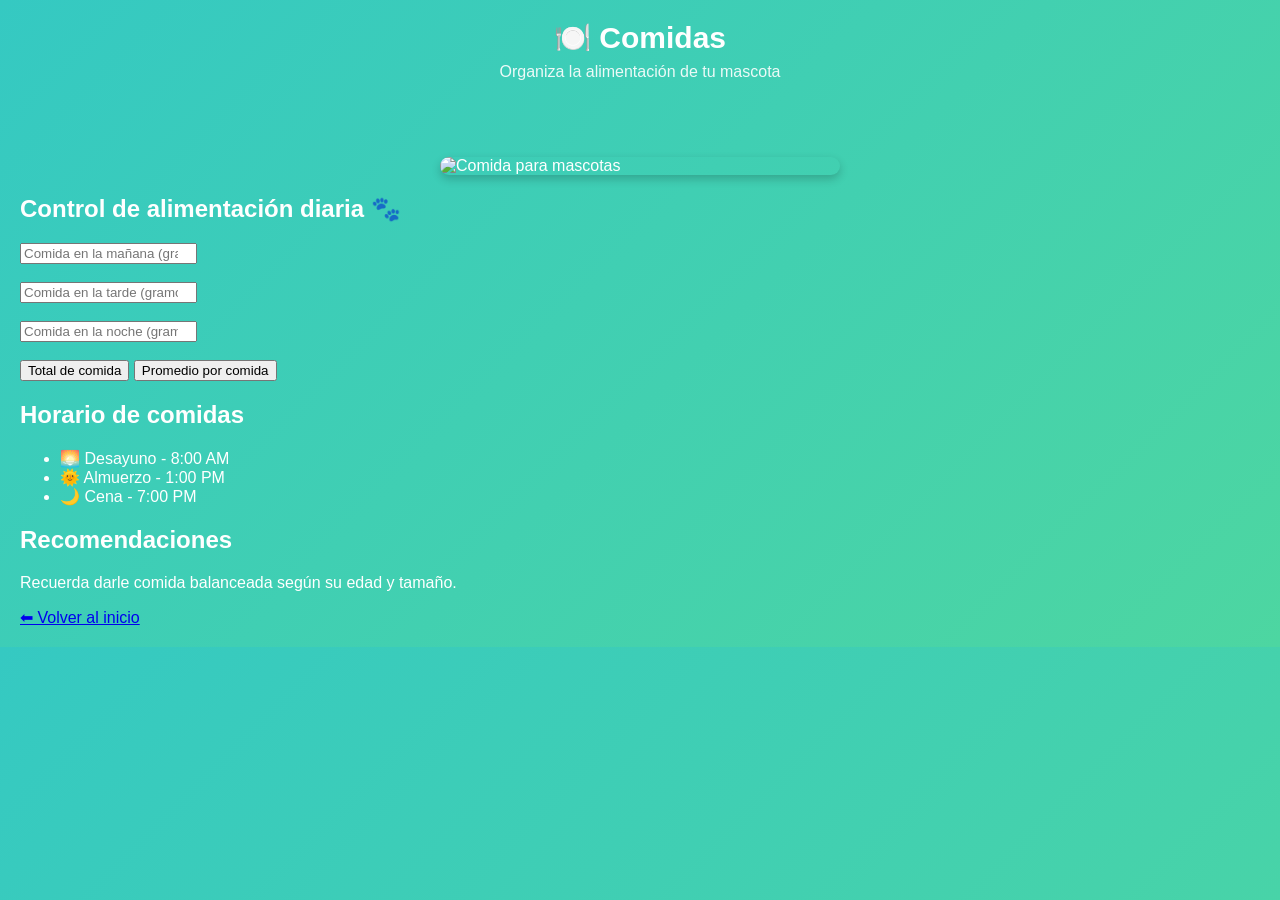
==== comidas.html @ dacafd1f "Add files via upload Prototipo inicial" ====
<!DOCTYPE html>
<html lang="es">
<head>
<meta charset="UTF-8">
<title>Comidas</title>
<link rel="stylesheet" href="styles.css">
</head>

<body>

<header>
<h1>🍽️ Comidas</h1>
<p>Organiza la alimentación de tu mascota</p>
</header>

<main class="container">

<img src="imagenes/comidas.png" alt="Comida para mascotas" class="imagen-seccion" onclick="agrandarImagen(this)">

<h2>Control de alimentación diaria 🐾</h2>

<input type="number" id="num1" placeholder="Comida en la mañana (gramos)"><br><br>
<input type="number" id="num2" placeholder="Comida en la tarde (gramos)"><br><br>
<input type="number" id="num3" placeholder="Comida en la noche (gramos)"><br><br>

<button onclick="sumarDatos()">Total de comida</button>
<button onclick="promedioDatos()">Promedio por comida</button>

<p id="resultado"></p>

<h2>Horario de comidas</h2>

<ul>
<li>🌅 Desayuno - 8:00 AM</li>
<li>🌞 Almuerzo - 1:00 PM</li>
<li>🌙 Cena - 7:00 PM</li>
</ul>

<h2>Recomendaciones</h2>

<p>Recuerda darle comida balanceada según su edad y tamaño.</p>

<a href="index.html">⬅ Volver al inicio</a>

</main>

 <script src="script.js"></script>
</body>
</html>
---- styles.css ----
/* Estilos generales */
body {
    margin: 0;
    font-family: Arial, Helvetica, sans-serif;
    background: linear-gradient(135deg, #35c9c2, #4dd6a1);
    color: #ffffff;
}

/* Encabezado */
header {
    text-align: center;
    padding: 20px;
}

header h1 {
    margin: 0;
    font-size: 30px;
}

header p {
    margin-top: 8px;
    opacity: 0.9;
}

/* Contenedor principal */
.container {
    padding: 20px;
}


/* imagenes paginas */

.imagen-seccion:hover{
    cursor: pointer;
    transform: scale(1.05);
    transition: transform 0.2s;
}

.imagen-seccion{
    width: 100%;
    max-width: 400px;
    display: block;
    margin: 20px auto;
    border-radius: 12px;
}

.imagen-seccion{
    width:100%;
    max-width:400px;
    display:block;
    margin:20px auto;
    border-radius:15px;
    box-shadow:0 4px 10px rgba(0,0,0,0.2);
}

.imagen-pequena:hover{
    cursor: pointer;
    transform: scale(1.05);
    transition: transform 0.2s;
}

.imagen-pequena{
width:250px;
display:block;
margin:20px auto;
border-radius:10px;
}

.imagen-pequena{
    width:100%;
    max-width:270px;
    display:block;
    margin:20px auto;
    border-radius:15px;
    box-shadow:0 4px 10px rgba(0,0,0,0.2);
}

.imagen-media:hover{
    cursor: pointer;
    transform: scale(1.05);
    transition: transform 0.2s;
}

.imagen-media{
width:220px;
display:block;
margin:30px auto;
border-radius:15px;
}

.imagen-media{
    width:100%;
    max-width:220px;
    display:block;
    margin:20px auto;
    border-radius:15px;
    box-shadow:0 4px 10px rgba(0,0,0,0.2);
}

/* Tabla historial */

.tabla-historial{
width:100%;
border-collapse:collapse;
margin-top:20px;
}

.tabla-historial th,
.tabla-historial td{
border:1px solid #ddd;
padding:10px;
text-align:center;
}

.tabla-historial th{
background-color:#168BCC;
color:white;
}

.tabla-historial tr:nth-child(even){
background-color:#56998E;
}



/* Tarjetas */

.card{
    text-decoration: none;
    color: inherit;
}

.cards {
    display: grid;
    grid-template-columns: repeat(auto-fit, minmax(150px, 1fr));
    gap: 15px;
}

.card {
    background: rgba(255, 255, 255, 0.15);
    border-radius: 16px;
    padding: 20px;
    text-align: center;
    cursor: pointer;
    transition: transform 0.2s, background 0.2s;
}

.card:hover {
    transform: translateY(-4px);
    background: rgba(255, 255, 255, 0.25);
}

.card span {
    font-size: 36px;
    display: block;
    margin-bottom: 10px;
}

.card h3 {
    margin: 0;
    font-size: 16px;
}

/* Pie de página */
footer {
    text-align: center;
    padding: 15px;
    font-size: 16px;
    opacity: 0.8;
}

/* Menú inferior */
.bottom-menu {
    position: fixed;
    bottom: 0;
    width: 100%;
    background: rgba(0, 0, 0, 0.15);
    display: flex;
    justify-content: space-around;
    padding: 10px 0;
}

.bottom-menu button {
    background: none;
    border: none;
    color: white;
    font-size: 14px;
    cursor: pointer;
}

.bottom-menu button:hover {
    text-decoration: underline;
}
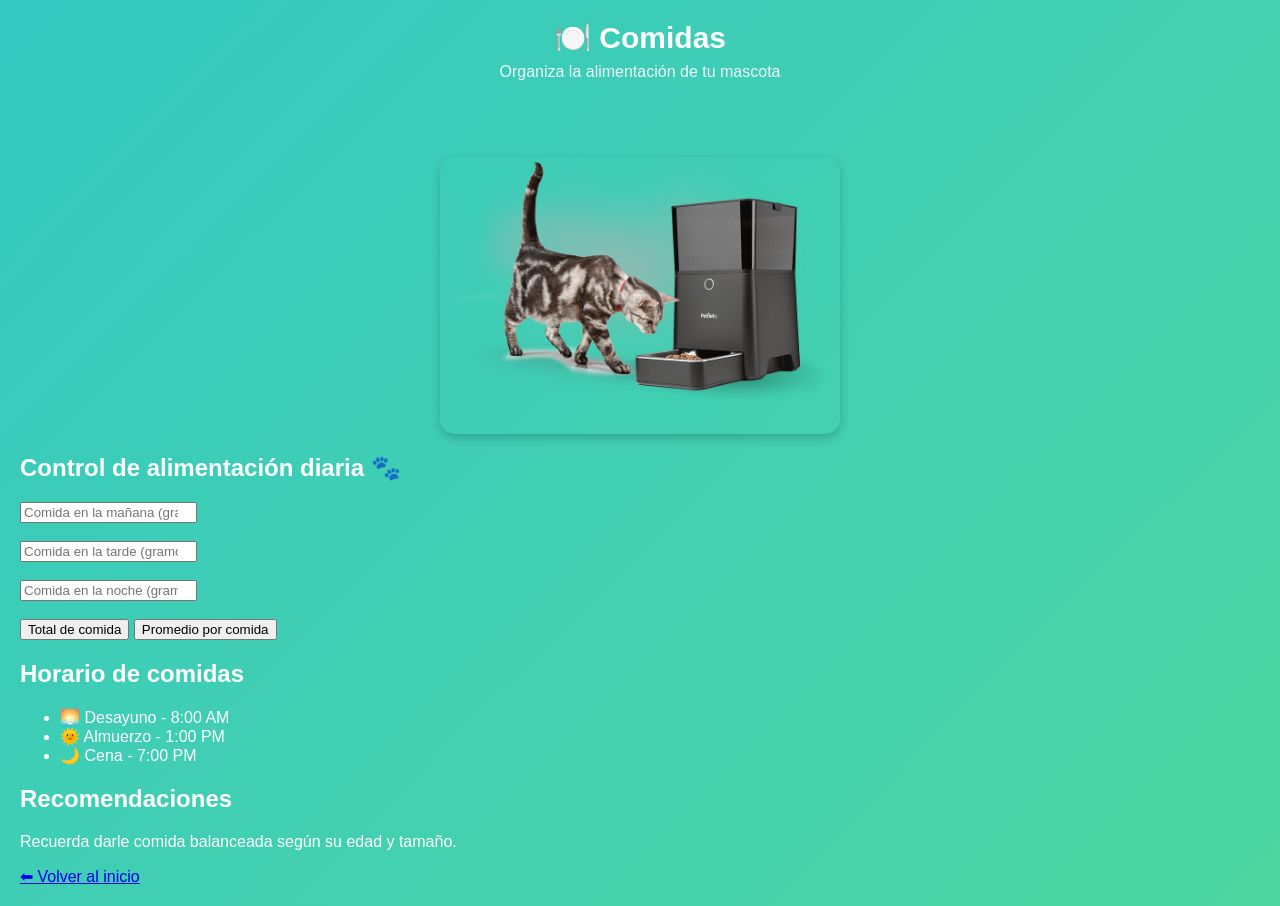
==== commit 215c3883: "Add files via upload" ====
--- a/comidas.html
+++ b/comidas.html
@@ -15,7 +15,7 @@
 
 <main class="container">
 
-<img src="imagenes/comidas.png" alt="Comida para mascotas" class="imagen-seccion" onclick="agrandarImagen(this)">
+<img src="comidas.png" alt="Comida para mascotas" class="imagen-seccion" onclick="agrandarImagen(this)">
 
 <h2>Control de alimentación diaria 🐾</h2>
 
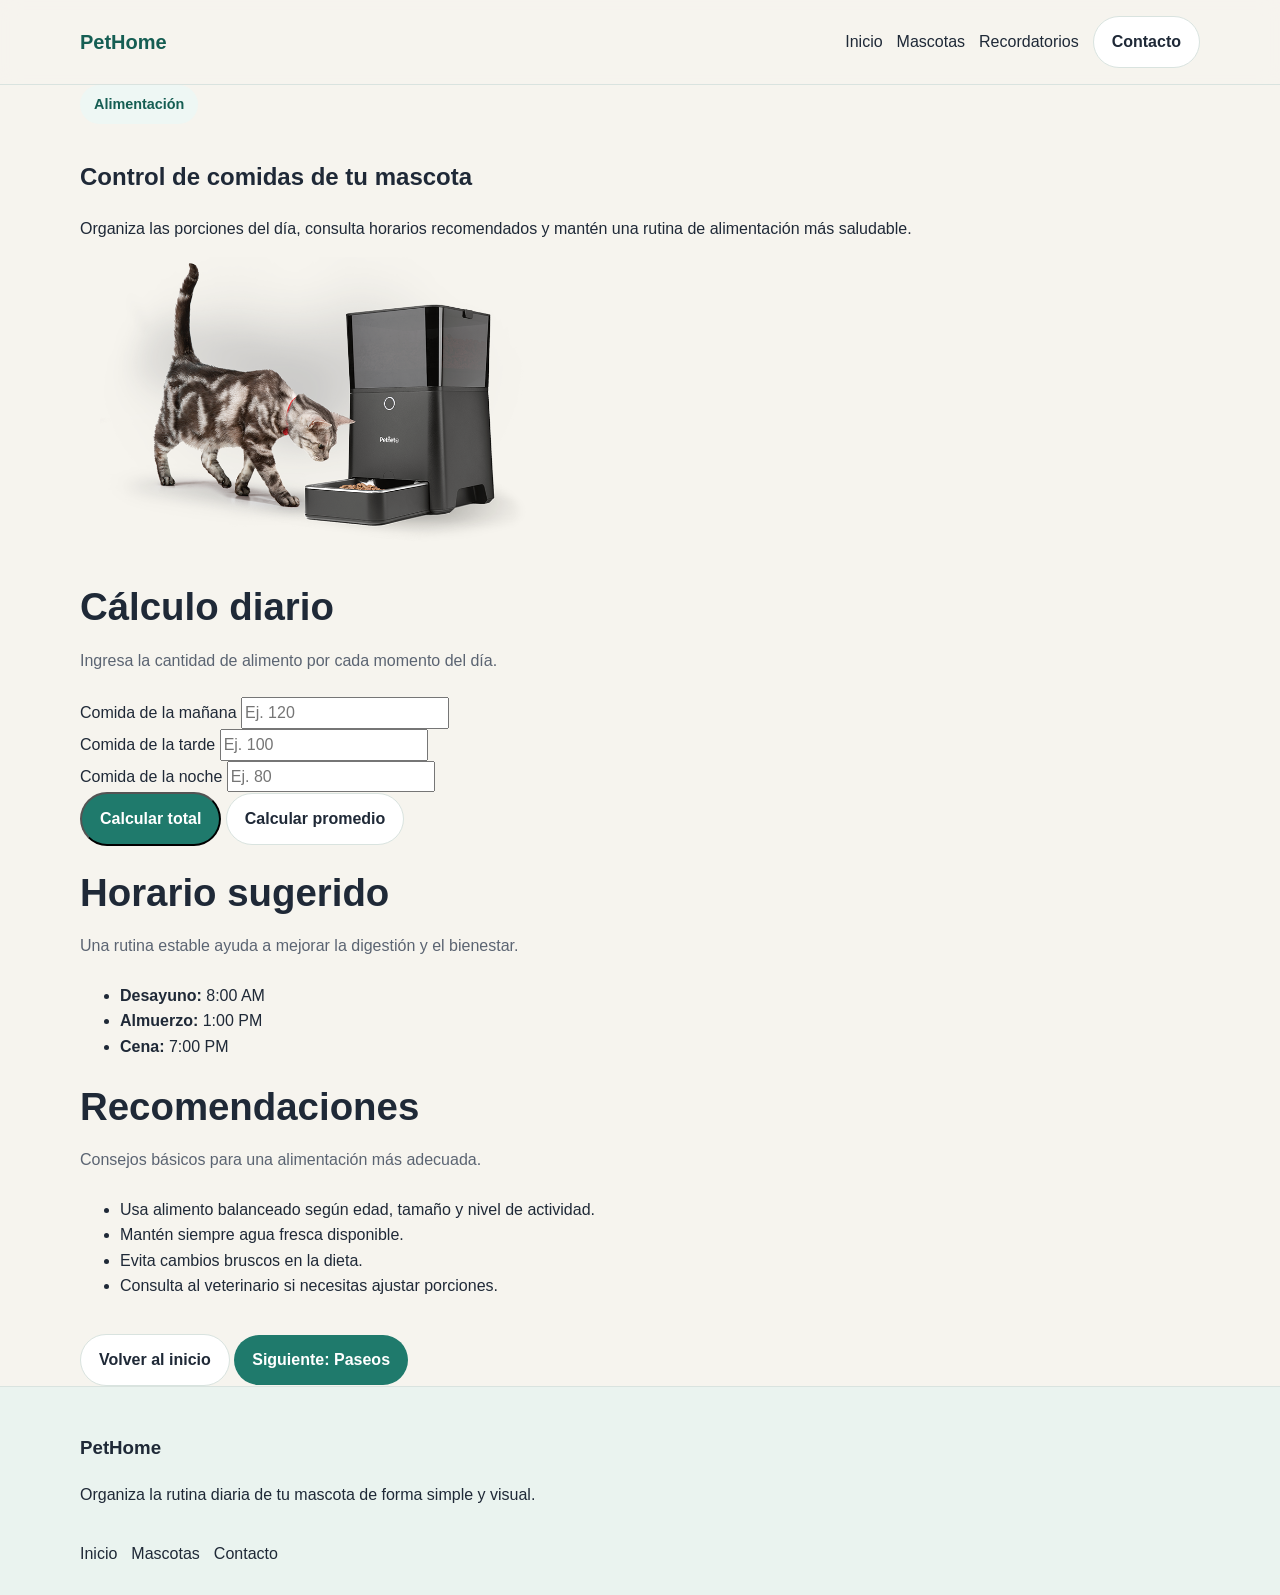
==== commit f9577776: "Add files via upload" ====
--- a/comidas.html
+++ b/comidas.html
@@ -1,49 +1,129 @@
 <!DOCTYPE html>
 <html lang="es">
 <head>
-<meta charset="UTF-8">
-<title>Comidas</title>
-<link rel="stylesheet" href="styles.css">
+  <meta charset="UTF-8">
+  <meta name="viewport" content="width=device-width, initial-scale=1.0">
+  <title>Comidas | PetHome</title>
+  <link rel="stylesheet" href="styles.css">
 </head>
-
 <body>
 
-<header>
-<h1>🍽️ Comidas</h1>
-<p>Organiza la alimentación de tu mascota</p>
-</header>
+  <header class="site-header">
+    <div class="container header-content">
+      <a href="index.html" class="logo">PetHome</a>
 
-<main class="container">
+      <nav class="main-nav">
+        <a href="index.html">Inicio</a>
+        <a href="mascotas.html">Mascotas</a>
+        <a href="recordatorios.html">Recordatorios</a>
+        <a href="contacto.html" class="btn btn-outline">Contacto</a>
+      </nav>
+    </div>
+  </header>
 
-<img src="comidas.png" alt="Comida para mascotas" class="imagen-seccion" onclick="agrandarImagen(this)">
+  <main class="page-section">
+    <div class="container">
 
-<h2>Control de alimentación diaria 🐾</h2>
+      <section class="page-hero">
+        <div class="page-hero-content">
+          <div class="page-hero-text">
+            <span class="tag">Alimentación</span>
+            <h1>Control de comidas de tu mascota</h1>
+            <p>
+              Organiza las porciones del día, consulta horarios recomendados
+              y mantén una rutina de alimentación más saludable.
+            </p>
+          </div>
 
-<input type="number" id="num1" placeholder="Comida en la mañana (gramos)"><br><br>
-<input type="number" id="num2" placeholder="Comida en la tarde (gramos)"><br><br>
-<input type="number" id="num3" placeholder="Comida en la noche (gramos)"><br><br>
+          <div class="page-hero-media">
+            <img src="comidas.png" alt="Alimentación para mascotas" class="hero-image imagen-grande">
+          </div>
+        </div>
+      </section>
 
-<button onclick="sumarDatos()">Total de comida</button>
-<button onclick="promedioDatos()">Promedio por comida</button>
+      <section class="content-grid">
+        <article class="content-card">
+          <div class="section-heading">
+            <h2>Cálculo diario</h2>
+            <p>Ingresa la cantidad de alimento por cada momento del día.</p>
+          </div>
 
-<p id="resultado"></p>
+          <div class="form-grid">
+            <div class="form-group">
+              <label for="num1">Comida de la mañana</label>
+              <input type="number" id="num1" placeholder="Ej. 120">
+            </div>
 
-<h2>Horario de comidas</h2>
+            <div class="form-group">
+              <label for="num2">Comida de la tarde</label>
+              <input type="number" id="num2" placeholder="Ej. 100">
+            </div>
 
-<ul>
-<li>🌅 Desayuno - 8:00 AM</li>
-<li>🌞 Almuerzo - 1:00 PM</li>
-<li>🌙 Cena - 7:00 PM</li>
-</ul>
+            <div class="form-group">
+              <label for="num3">Comida de la noche</label>
+              <input type="number" id="num3" placeholder="Ej. 80">
+            </div>
+          </div>
 
-<h2>Recomendaciones</h2>
+          <div class="actions-row">
+            <button class="btn btn-primary" onclick="sumarDatos()">Calcular total</button>
+            <button class="btn btn-secondary" onclick="promedioDatos()">Calcular promedio</button>
+          </div>
 
-<p>Recuerda darle comida balanceada según su edad y tamaño.</p>
+          <p id="resultado" class="result-box"></p>
+        </article>
 
-<a href="index.html">⬅ Volver al inicio</a>
+        <aside class="content-card">
+          <div class="section-heading">
+            <h2>Horario sugerido</h2>
+            <p>Una rutina estable ayuda a mejorar la digestión y el bienestar.</p>
+          </div>
 
-</main>
+          <ul class="info-list">
+            <li><strong>Desayuno:</strong> 8:00 AM</li>
+            <li><strong>Almuerzo:</strong> 1:00 PM</li>
+            <li><strong>Cena:</strong> 7:00 PM</li>
+          </ul>
+        </aside>
+      </section>
 
- <script src="script.js"></script>
+      <section class="content-card tips-section">
+        <div class="section-heading">
+          <h2>Recomendaciones</h2>
+          <p>Consejos básicos para una alimentación más adecuada.</p>
+        </div>
+
+        <ul class="tips-list">
+          <li>Usa alimento balanceado según edad, tamaño y nivel de actividad.</li>
+          <li>Mantén siempre agua fresca disponible.</li>
+          <li>Evita cambios bruscos en la dieta.</li>
+          <li>Consulta al veterinario si necesitas ajustar porciones.</li>
+        </ul>
+      </section>
+
+      <section class="page-navigation">
+        <a href="index.html" class="btn btn-secondary">Volver al inicio</a>
+        <a href="paseos.html" class="btn btn-primary">Siguiente: Paseos</a>
+      </section>
+
+    </div>
+  </main>
+
+  <footer class="site-footer">
+    <div class="container footer-content">
+      <div>
+        <h3>PetHome</h3>
+        <p>Organiza la rutina diaria de tu mascota de forma simple y visual.</p>
+      </div>
+
+      <div class="footer-links">
+        <a href="index.html">Inicio</a>
+        <a href="mascotas.html">Mascotas</a>
+        <a href="contacto.html">Contacto</a>
+      </div>
+    </div>
+  </footer>
+
+  <script src="script.js"></script>
 </body>
 </html>
--- a/styles.css
+++ b/styles.css
@@ -1,193 +1,373 @@
-/* Estilos generales */
+/* 1. Variables globales */
+:root {
+  --bg: #f6f4ee;
+  --surface: #ffffff;
+  --surface-soft: #eef7f4;
+  --primary: #1f7a6c;
+  --primary-dark: #155e53;
+  --accent: #f2b872;
+  --text: #1f2937;
+  --text-soft: #5b6472;
+  --border: #d9e3df;
+  --shadow: 0 10px 30px rgba(31, 41, 55, 0.08);
+
+  --radius-sm: 12px;
+  --radius-md: 18px;
+  --radius-lg: 28px;
+
+  --container: 1120px;
+}
+
+/* 2. Reset básico */
+* {
+  box-sizing: border-box;
+}
+
+html {
+  scroll-behavior: smooth;
+}
+
 body {
-    margin: 0;
-    font-family: Arial, Helvetica, sans-serif;
-    background: linear-gradient(135deg, #35c9c2, #4dd6a1);
-    color: #ffffff;
-}
-
-/* Encabezado */
-header {
-    text-align: center;
-    padding: 20px;
-}
-
-header h1 {
-    margin: 0;
-    font-size: 30px;
-}
-
-header p {
-    margin-top: 8px;
-    opacity: 0.9;
-}
-
-/* Contenedor principal */
+  margin: 0;
+  font-family: "Segoe UI", Arial, sans-serif;
+  background: var(--bg);
+  color: var(--text);
+  line-height: 1.6;
+}
+
+/* 3. Elementos globales */
+img {
+  max-width: 100%;
+  display: block;
+}
+
+a {
+  text-decoration: none;
+  color: inherit;
+}
+
+button,
+input,
+textarea {
+  font: inherit;
+}
+
+/* 4. Contenedor */
 .container {
-    padding: 20px;
-}
-
-
-/* imagenes paginas */
-
-.imagen-seccion:hover{
-    cursor: pointer;
-    transform: scale(1.05);
-    transition: transform 0.2s;
-}
-
-.imagen-seccion{
-    width: 100%;
-    max-width: 400px;
-    display: block;
-    margin: 20px auto;
-    border-radius: 12px;
-}
-
-.imagen-seccion{
-    width:100%;
-    max-width:400px;
-    display:block;
-    margin:20px auto;
-    border-radius:15px;
-    box-shadow:0 4px 10px rgba(0,0,0,0.2);
-}
-
-.imagen-pequena:hover{
-    cursor: pointer;
-    transform: scale(1.05);
-    transition: transform 0.2s;
-}
-
-.imagen-pequena{
-width:250px;
-display:block;
-margin:20px auto;
-border-radius:10px;
-}
-
-.imagen-pequena{
-    width:100%;
-    max-width:270px;
-    display:block;
-    margin:20px auto;
-    border-radius:15px;
-    box-shadow:0 4px 10px rgba(0,0,0,0.2);
-}
-
-.imagen-media:hover{
-    cursor: pointer;
-    transform: scale(1.05);
-    transition: transform 0.2s;
-}
-
-.imagen-media{
-width:220px;
-display:block;
-margin:30px auto;
-border-radius:15px;
-}
-
-.imagen-media{
-    width:100%;
-    max-width:220px;
-    display:block;
-    margin:20px auto;
-    border-radius:15px;
-    box-shadow:0 4px 10px rgba(0,0,0,0.2);
-}
-
-/* Tabla historial */
-
-.tabla-historial{
-width:100%;
-border-collapse:collapse;
-margin-top:20px;
-}
-
-.tabla-historial th,
-.tabla-historial td{
-border:1px solid #ddd;
-padding:10px;
-text-align:center;
-}
-
-.tabla-historial th{
-background-color:#168BCC;
-color:white;
-}
-
-.tabla-historial tr:nth-child(even){
-background-color:#56998E;
-}
-
-
-
-/* Tarjetas */
-
-.card{
-    text-decoration: none;
-    color: inherit;
-}
-
-.cards {
-    display: grid;
-    grid-template-columns: repeat(auto-fit, minmax(150px, 1fr));
-    gap: 15px;
-}
-
-.card {
-    background: rgba(255, 255, 255, 0.15);
-    border-radius: 16px;
-    padding: 20px;
-    text-align: center;
-    cursor: pointer;
-    transition: transform 0.2s, background 0.2s;
-}
-
-.card:hover {
-    transform: translateY(-4px);
-    background: rgba(255, 255, 255, 0.25);
-}
-
-.card span {
-    font-size: 36px;
-    display: block;
-    margin-bottom: 10px;
-}
-
-.card h3 {
-    margin: 0;
-    font-size: 16px;
-}
-
-/* Pie de página */
-footer {
-    text-align: center;
-    padding: 15px;
-    font-size: 16px;
-    opacity: 0.8;
-}
-
-/* Menú inferior */
-.bottom-menu {
-    position: fixed;
-    bottom: 0;
-    width: 100%;
-    background: rgba(0, 0, 0, 0.15);
-    display: flex;
-    justify-content: space-around;
-    padding: 10px 0;
-}
-
-.bottom-menu button {
-    background: none;
-    border: none;
-    color: white;
-    font-size: 14px;
-    cursor: pointer;
-}
-
-.bottom-menu button:hover {
-    text-decoration: underline;
+  width: min(92%, var(--container));
+  margin: 0 auto;
+}
+
+/* 5. Header */
+.site-header {
+  position: sticky;
+  top: 0;
+  z-index: 10;
+  background: rgba(246, 244, 238, 0.92);
+  backdrop-filter: blur(10px);
+  border-bottom: 1px solid var(--border);
+}
+
+.header-content {
+  display: flex;
+  align-items: center;
+  justify-content: space-between;
+  gap: 16px;
+  padding: 16px 0;
+}
+
+.logo {
+  font-size: 1.25rem;
+  font-weight: 800;
+  color: var(--primary-dark);
+}
+
+.main-nav {
+  display: flex;
+  align-items: center;
+  gap: 14px;
+  flex-wrap: wrap;
+}
+
+/* 6. Botones */
+.btn {
+  display: inline-flex;
+  align-items: center;
+  justify-content: center;
+  min-height: 44px;
+  padding: 12px 18px;
+  border-radius: 999px;
+  font-weight: 600;
+  transition: 0.25s ease;
+}
+
+.btn-primary {
+  background: var(--primary);
+  color: white;
+}
+
+.btn-primary:hover {
+  background: var(--primary-dark);
+}
+
+.btn-secondary,
+.btn-outline {
+  border: 1px solid var(--border);
+  background: white;
+  color: var(--text);
+}
+
+/* 7. Hero */
+.hero {
+  padding: 56px 0 32px;
+}
+
+.hero-content {
+  display: grid;
+  grid-template-columns: 1fr;
+  gap: 28px;
+  align-items: center;
+}
+
+.tag {
+  display: inline-block;
+  margin-bottom: 14px;
+  padding: 8px 14px;
+  border-radius: 999px;
+  background: var(--surface-soft);
+  color: var(--primary-dark);
+  font-size: 0.9rem;
+  font-weight: 700;
+}
+
+.hero h1 {
+  margin: 0 0 14px;
+  font-size: clamp(2rem, 5vw, 4.2rem);
+  line-height: 1.1;
+}
+
+.hero p {
+  margin: 0 0 22px;
+  color: var(--text-soft);
+  max-width: 58ch;
+}
+
+.hero-actions {
+  display: flex;
+  flex-wrap: wrap;
+  gap: 12px;
+}
+
+.hero-media img {
+  border-radius: var(--radius-lg);
+  box-shadow: var(--shadow);
+  object-fit: cover;
+}
+
+/* 8. Secciones */
+.quick-stats,
+.services,
+.featured-pet {
+  padding: 32px 0 72px;
+}
+
+.section-heading {
+  margin-bottom: 24px;
+}
+
+.section-heading h2 {
+  margin: 0 0 10px;
+  font-size: clamp(1.6rem, 3vw, 2.5rem);
+}
+
+.section-heading p {
+  margin: 0;
+  color: var(--text-soft);
+  max-width: 60ch;
+}
+
+/* 9. Tarjetas */
+.stats-grid,
+.services-grid {
+  display: grid;
+  grid-template-columns: 1fr;
+  gap: 18px;
+}
+
+.stat-card,
+.service-card {
+  background: var(--surface);
+  border: 1px solid var(--border);
+  border-radius: var(--radius-md);
+  padding: 22px;
+  box-shadow: var(--shadow);
+}
+
+.service-card:hover {
+  transform: translateY(-4px);
+  transition: 0.25s ease;
+}
+
+.stat-card h2,
+.service-card h3 {
+  margin-top: 0;
+  margin-bottom: 10px;
+}
+
+.stat-card p,
+.service-card p {
+  margin: 0;
+  color: var(--text-soft);
+}
+
+/* 10. Bloque destacado */
+.featured-content {
+  display: grid;
+  grid-template-columns: 1fr;
+  gap: 24px;
+  align-items: center;
+}
+
+.featured-media img {
+  border-radius: var(--radius-lg);
+  box-shadow: var(--shadow);
+}
+
+/* 11. Footer */
+.site-footer {
+  padding: 28px 0;
+  background: #eaf3ef;
+  border-top: 1px solid var(--border);
+}
+
+.footer-content {
+  display: grid;
+  gap: 18px;
+}
+
+.footer-links {
+  display: flex;
+  flex-wrap: wrap;
+  gap: 14px;
+}
+
+/* 12. Responsive */
+@media (min-width: 768px) {
+  .hero-content,
+  .featured-content {
+    grid-template-columns: 1.05fr 0.95fr;
+  }
+
+  .stats-grid {
+    grid-template-columns: repeat(3, 1fr);
+  }
+
+  .services-grid {
+    grid-template-columns: repeat(2, 1fr);
+  }
+}
+
+@media (min-width: 1024px) {
+  .services-grid {
+    grid-template-columns: repeat(3, 1fr);
+  }
+
+  .hero {
+    padding: 72px 0 40px;
+  }
+}
+
+/*ESTILOS RECORDATORIOS*/
+
+.checklist-box {
+  display: grid;
+  gap: 12px;
+  margin-top: 10px;
+}
+
+.check-item {
+  display: flex;
+  align-items: center;
+  gap: 10px;
+  padding: 12px 14px;
+  background: rgba(255, 255, 255, 0.92);
+  border-radius: 12px;
+}
+
+.check-item input[type="checkbox"] {
+  width: 18px;
+  height: 18px;
+  accent-color: #0f766e;
+}
+
+.check-item span {
+  color: #1f2937;
+  font-weight: 500;
+}
+
+/* TABLA DE HISTORIAL */
+
+.tabla-historial td {
+  background: rgba(255, 255, 255, 0.92);
+  color: #1f2937;
+}
+
+.tabla-historial tr:nth-child(even) td {
+  background: rgba(240, 253, 250, 0.92);
+}
+
+.tabla-historial th {
+  background-color: #0f766e;
+  color: #ffffff;
+}
+
+.page-navigation {
+  margin-top: 35px;
+}
+
+/* CONTACTO */
+
+.contact-form {
+  display: flex;
+  flex-direction: column;
+  gap: 12px;
+}
+
+.contact-form label {
+  font-weight: bold;
+  color: #1f2937;
+}
+
+.contact-form input,
+.contact-form textarea {
+  width: 100%;
+  padding: 12px;
+  border: none;
+  border-radius: 10px;
+  font-size: 14px;
+  color: #1f2937;
+  background: rgba(255, 255, 255, 0.92);
+  box-sizing: border-box;
+}
+
+.contact-form textarea {
+  resize: vertical;
+}
+
+.contact-form button {
+  margin-top: 10px;
+}
+
+/* TAMAÑO IMAGEN*/
+
+.imagen-ajustada {
+  max-width: 260px;
+}
+
+.imagen-media {
+  max-width: 360px;
+}
+
+.imagen-grande {
+  max-width: 460px;
 }
